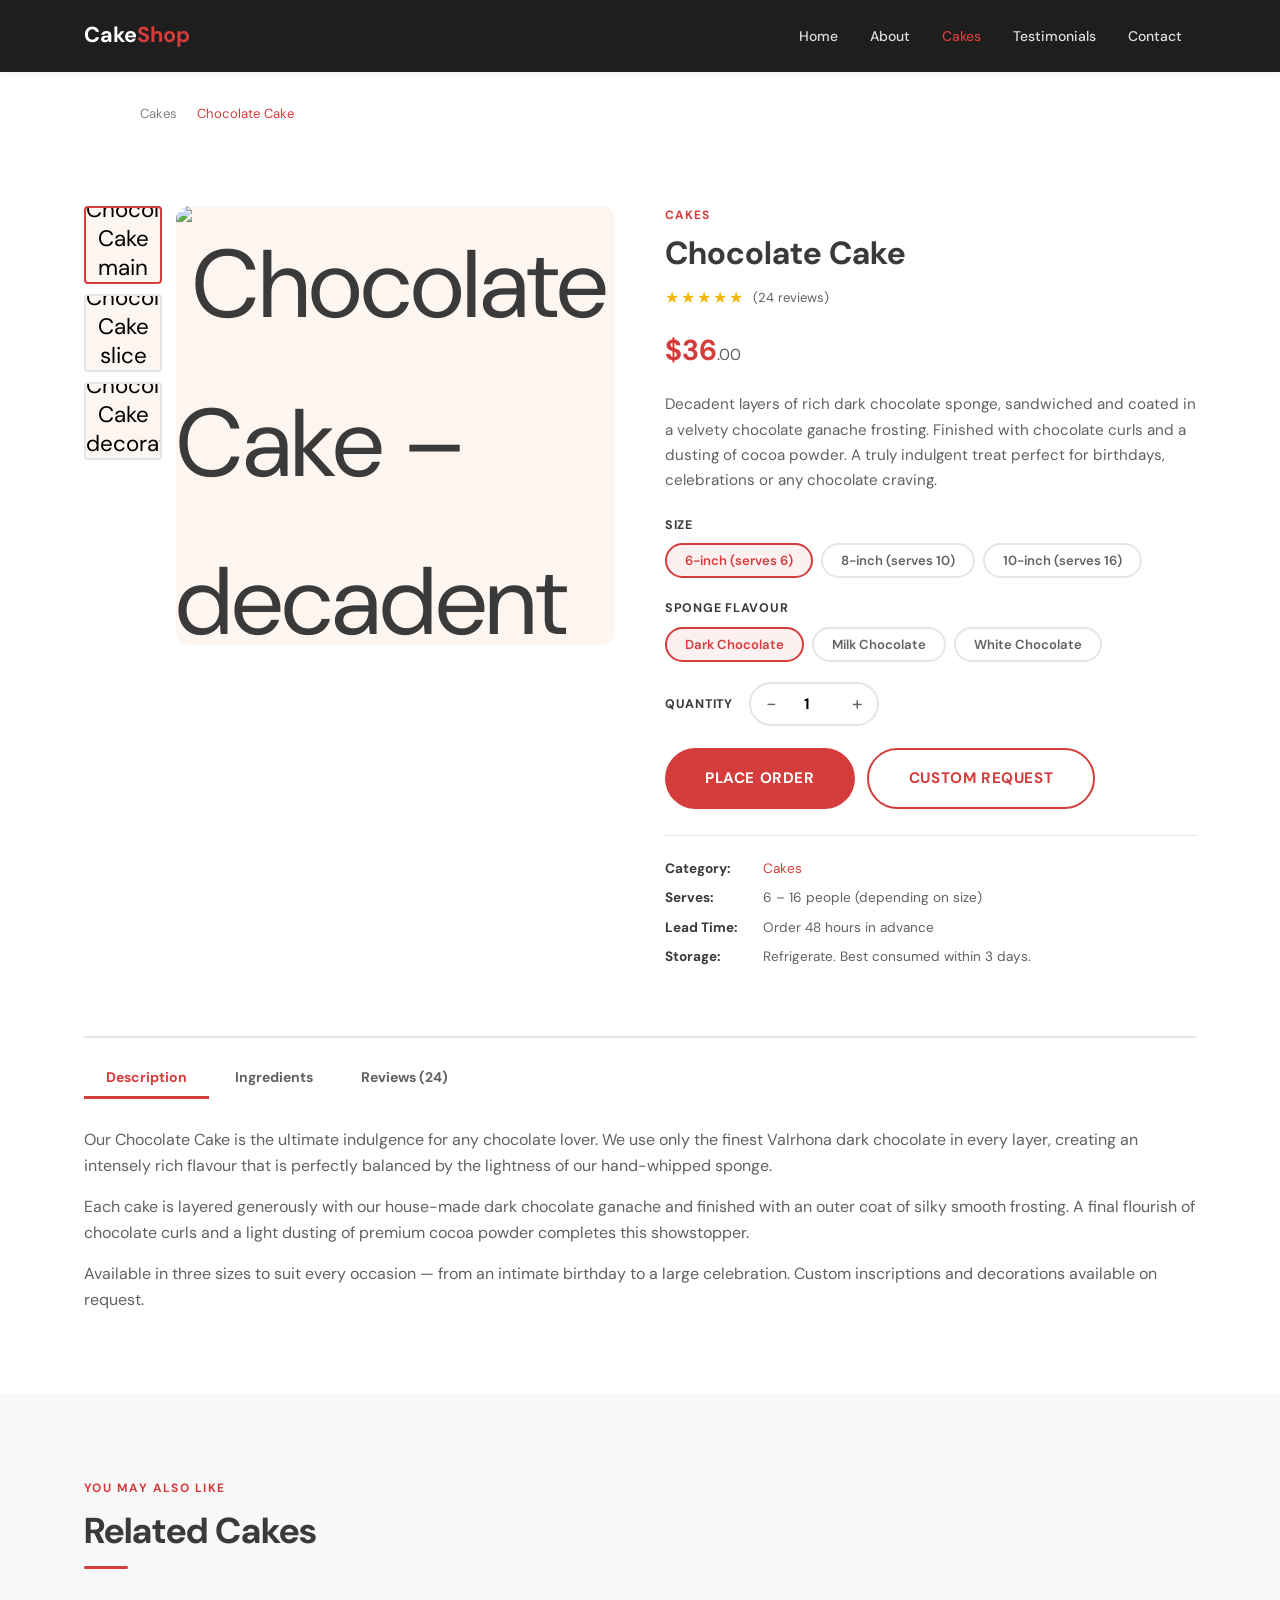
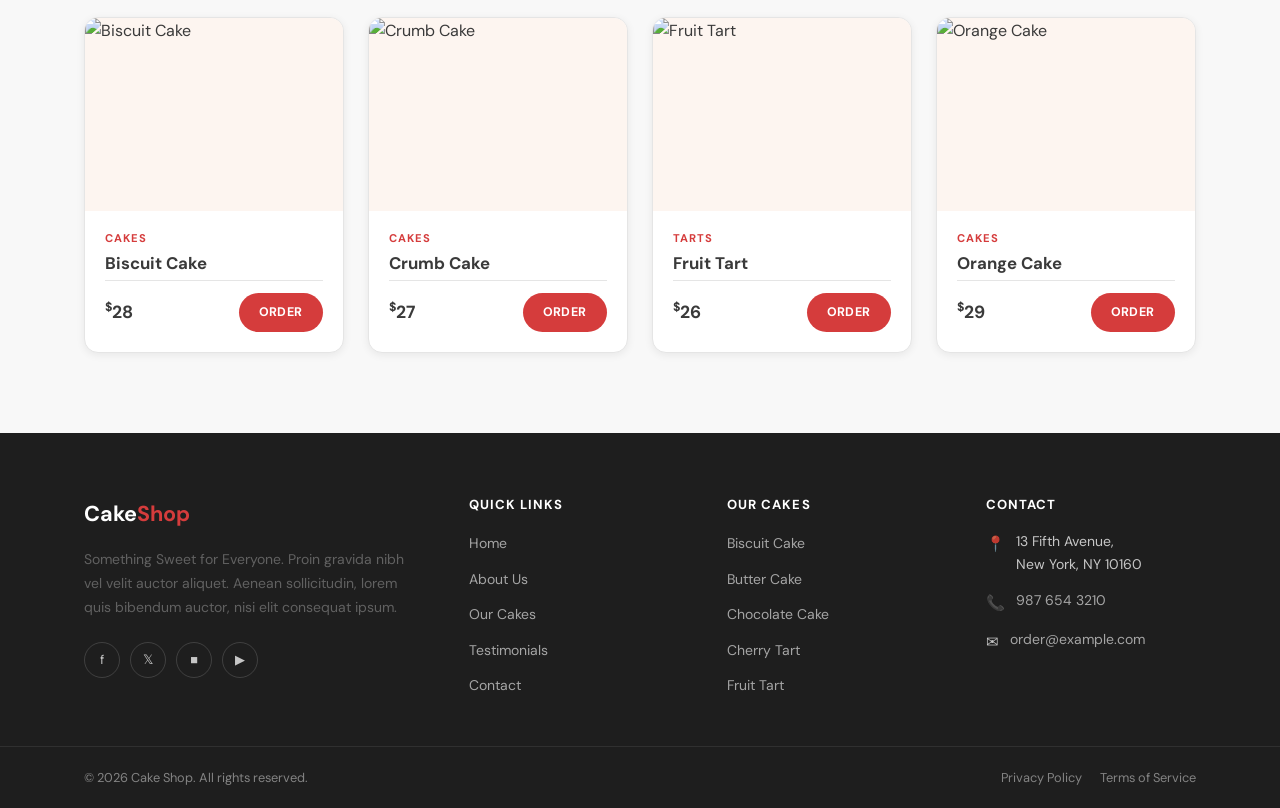
==== cake-single.html @ a577dcf0 "Add complete HTML template for Cake Shop website Built 6 clean, SEO-friendly HTML pages from the upl" ====
<!DOCTYPE html>
<html lang="en">
<head>
  <meta charset="UTF-8" />
  <meta name="viewport" content="width=device-width, initial-scale=1.0" />

  <!-- SEO Meta Tags -->
  <title>Chocolate Cake – Cake Shop | Order Fresh Chocolate Cake New York</title>
  <meta name="description" content="Our decadent Chocolate Cake features layers of dark chocolate sponge with velvety ganache frosting. Order fresh from Cake Shop, New York. Available in 6-inch, 8-inch and 10-inch sizes." />
  <meta name="keywords" content="chocolate cake New York, order chocolate cake, dark chocolate ganache cake, artisan chocolate cake" />
  <link rel="canonical" href="https://www.example.com/cake-single.html" />

  <!-- Open Graph -->
  <meta property="og:type"        content="product" />
  <meta property="og:title"       content="Chocolate Cake – Cake Shop" />
  <meta property="og:description" content="Decadent layers of dark chocolate sponge with velvety ganache frosting. Order fresh." />
  <meta property="og:url"         content="https://www.example.com/cake-single.html" />
  <meta property="og:image"       content="images/product-08-free-img.jpg" />

  <!-- Fonts -->
  <link rel="preconnect" href="https://fonts.googleapis.com" />
  <link rel="preconnect" href="https://fonts.gstatic.com" crossorigin />
  <link href="https://fonts.googleapis.com/css2?family=DM+Sans:ital,wght@0,400;0,500;0,700;1,400&display=swap" rel="stylesheet" />

  <link rel="stylesheet" href="css/style.css" />

  <!-- Schema.org – Product -->
  <script type="application/ld+json">
  {
    "@context": "https://schema.org",
    "@type": "Product",
    "name": "Chocolate Cake",
    "image": "https://www.example.com/images/product-08-free-img.jpg",
    "description": "Decadent layers of dark chocolate sponge with velvety ganache frosting. A chocoholic's dream.",
    "brand": { "@type": "Brand", "name": "Cake Shop" },
    "offers": {
      "@type": "Offer",
      "url": "https://www.example.com/cake-single.html",
      "priceCurrency": "USD",
      "price": "36.00",
      "availability": "https://schema.org/InStock",
      "seller": { "@type": "Organization", "name": "Cake Shop" }
    },
    "aggregateRating": {
      "@type": "AggregateRating",
      "ratingValue": "5",
      "reviewCount": "24"
    }
  }
  </script>
</head>

<body class="page-product">

  <!-- ===================== HEADER ===================== -->
  <header class="site-header header-solid" role="banner">
    <div class="container">
      <nav class="navbar" aria-label="Main navigation">
        <a href="index.html" class="nav-logo" aria-label="Cake Shop – Home">
          <span class="nav-logo-text">Cake<span>Shop</span></span>
        </a>
        <ul class="nav-menu" role="list">
          <li><a href="index.html"        class="nav-link">Home</a></li>
          <li><a href="about.html"        class="nav-link">About</a></li>
          <li><a href="cakes.html"        class="nav-link active" aria-current="page">Cakes</a></li>
          <li><a href="testimonials.html" class="nav-link">Testimonials</a></li>
          <li><a href="contact.html"      class="nav-link">Contact</a></li>
        </ul>
        <button class="hamburger" aria-label="Toggle menu" aria-expanded="false">
          <span></span><span></span><span></span>
        </button>
      </nav>
    </div>
  </header>

  <main id="main-content">

    <!-- ===================== BREADCRUMB ===================== -->
    <div class="section-sm" style="padding-top:100px;padding-bottom:0;">
      <div class="container">
        <nav class="breadcrumb" aria-label="Breadcrumb" style="justify-content:flex-start;">
          <a href="index.html">Home</a>
          <span class="breadcrumb-sep" aria-hidden="true">›</span>
          <a href="cakes.html" style="color:rgba(0,0,0,.5);">Cakes</a>
          <span class="breadcrumb-sep" aria-hidden="true">›</span>
          <span class="breadcrumb-current">Chocolate Cake</span>
        </nav>
      </div>
    </div>

    <!-- ===================== PRODUCT DETAIL ===================== -->
    <section class="section product-detail" aria-labelledby="product-title">
      <div class="container">
        <div class="grid-2" style="align-items:start;gap:50px;">

          <!-- Gallery -->
          <div class="product-gallery">
            <div class="thumb-list" role="list" aria-label="Product images">
              <button class="thumb active" data-src="images/product-08-free-img.jpg" aria-label="View image 1">
                <img src="images/product-08-free-img.jpg" alt="Chocolate Cake main view" loading="lazy" />
              </button>
              <button class="thumb" data-src="images/product-04-free-img.jpg" aria-label="View image 2">
                <img src="images/product-04-free-img.jpg" alt="Chocolate Cake slice view" loading="lazy" />
              </button>
              <button class="thumb" data-src="images/product-09-free-img.jpg" aria-label="View image 3">
                <img src="images/product-09-free-img.jpg" alt="Chocolate Cake decoration detail" loading="lazy" />
              </button>
            </div>
            <div class="main-img" id="mainImg">
              <img src="images/product-08-free-img.jpg" alt="Chocolate Cake – decadent dark chocolate layer cake with ganache frosting" />
            </div>
          </div>

          <!-- Info -->
          <div class="product-info">
            <p class="product-cat">Cakes</p>
            <h1 class="product-title" id="product-title">Chocolate Cake</h1>

            <div class="product-rating">
              <span class="stars" aria-label="5 out of 5 stars">★★★★★</span>
              <span class="count">(24 reviews)</span>
            </div>

            <p class="product-price">$36<span style="font-size:1rem;font-weight:400;color:var(--clr-text-muted);">.00</span></p>

            <p class="product-desc">
              Decadent layers of rich dark chocolate sponge, sandwiched and coated in a velvety
              chocolate ganache frosting. Finished with chocolate curls and a dusting of cocoa powder.
              A truly indulgent treat perfect for birthdays, celebrations or any chocolate craving.
            </p>

            <!-- Size -->
            <div class="product-options">
              <span class="option-label">Size</span>
              <div class="option-btns" role="group" aria-label="Select size">
                <button class="option-btn selected" type="button">6-inch (serves 6)</button>
                <button class="option-btn" type="button">8-inch (serves 10)</button>
                <button class="option-btn" type="button">10-inch (serves 16)</button>
              </div>
            </div>

            <!-- Flavour -->
            <div class="product-options">
              <span class="option-label">Sponge Flavour</span>
              <div class="option-btns" role="group" aria-label="Select sponge flavour">
                <button class="option-btn selected" type="button">Dark Chocolate</button>
                <button class="option-btn" type="button">Milk Chocolate</button>
                <button class="option-btn" type="button">White Chocolate</button>
              </div>
            </div>

            <!-- Quantity + Add to Cart -->
            <div class="qty-row">
              <label class="option-label" for="qty" style="margin-bottom:0;">Quantity</label>
              <div class="qty-wrap">
                <button class="qty-btn" type="button" data-qty="minus" aria-label="Decrease quantity">−</button>
                <input class="qty-input" type="number" id="qty" min="1" max="99" value="1" aria-label="Quantity" />
                <button class="qty-btn" type="button" data-qty="plus" aria-label="Increase quantity">+</button>
              </div>
            </div>

            <div class="product-actions">
              <a href="contact.html" class="btn btn-primary btn-lg">Place Order</a>
              <a href="contact.html" class="btn btn-outline btn-lg">Custom Request</a>
            </div>

            <!-- Meta -->
            <div class="product-meta">
              <div class="meta-row">
                <span class="meta-key">Category:</span>
                <span class="meta-val"><a href="cakes.html" style="color:var(--clr-accent);">Cakes</a></span>
              </div>
              <div class="meta-row">
                <span class="meta-key">Serves:</span>
                <span class="meta-val">6 – 16 people (depending on size)</span>
              </div>
              <div class="meta-row">
                <span class="meta-key">Lead Time:</span>
                <span class="meta-val">Order 48 hours in advance</span>
              </div>
              <div class="meta-row">
                <span class="meta-key">Storage:</span>
                <span class="meta-val">Refrigerate. Best consumed within 3 days.</span>
              </div>
            </div>

          </div><!-- /product-info -->
        </div>

        <!-- ── Product Tabs ── -->
        <div class="product-tabs">
          <div class="tab-nav" role="tablist">
            <button class="tab-btn active" role="tab" data-tab="tab-description" aria-selected="true"  aria-controls="tab-description">Description</button>
            <button class="tab-btn"        role="tab" data-tab="tab-ingredients"  aria-selected="false" aria-controls="tab-ingredients">Ingredients</button>
            <button class="tab-btn"        role="tab" data-tab="tab-reviews"      aria-selected="false" aria-controls="tab-reviews">Reviews (24)</button>
          </div>

          <!-- Description -->
          <div class="tab-pane active" id="tab-description" role="tabpanel">
            <p>
              Our Chocolate Cake is the ultimate indulgence for any chocolate lover. We use only the finest
              Valrhona dark chocolate in every layer, creating an intensely rich flavour that is perfectly
              balanced by the lightness of our hand-whipped sponge.
            </p>
            <p>
              Each cake is layered generously with our house-made dark chocolate ganache and finished with
              an outer coat of silky smooth frosting. A final flourish of chocolate curls and a light dusting
              of premium cocoa powder completes this showstopper.
            </p>
            <p>
              Available in three sizes to suit every occasion — from an intimate birthday to a large celebration.
              Custom inscriptions and decorations available on request.
            </p>
          </div>

          <!-- Ingredients -->
          <div class="tab-pane" id="tab-ingredients" role="tabpanel">
            <p style="margin-bottom:18px;">All ingredients are sourced locally where possible. No artificial preservatives, colours or flavours.</p>
            <div style="display:grid;grid-template-columns:repeat(auto-fill,minmax(180px,1fr));gap:10px;margin-bottom:24px;">
              <div style="background:var(--clr-bg-light);border:1px solid var(--clr-border);border-radius:var(--radius-sm);padding:8px 14px;font-size:.82rem;color:var(--clr-text-muted);">Dark chocolate (70%)</div>
              <div style="background:var(--clr-bg-light);border:1px solid var(--clr-border);border-radius:var(--radius-sm);padding:8px 14px;font-size:.82rem;color:var(--clr-text-muted);">Wheat flour</div>
              <div style="background:var(--clr-bg-light);border:1px solid var(--clr-border);border-radius:var(--radius-sm);padding:8px 14px;font-size:.82rem;color:var(--clr-text-muted);">Free-range eggs</div>
              <div style="background:var(--clr-bg-light);border:1px solid var(--clr-border);border-radius:var(--radius-sm);padding:8px 14px;font-size:.82rem;color:var(--clr-text-muted);">Unsalted butter</div>
              <div style="background:var(--clr-bg-light);border:1px solid var(--clr-border);border-radius:var(--radius-sm);padding:8px 14px;font-size:.82rem;color:var(--clr-text-muted);">Caster sugar</div>
              <div style="background:var(--clr-bg-light);border:1px solid var(--clr-border);border-radius:var(--radius-sm);padding:8px 14px;font-size:.82rem;color:var(--clr-text-muted);">Double cream</div>
              <div style="background:var(--clr-bg-light);border:1px solid var(--clr-border);border-radius:var(--radius-sm);padding:8px 14px;font-size:.82rem;color:var(--clr-text-muted);">Baking powder</div>
              <div style="background:var(--clr-bg-light);border:1px solid var(--clr-border);border-radius:var(--radius-sm);padding:8px 14px;font-size:.82rem;color:var(--clr-text-muted);">Cocoa powder</div>
              <div style="background:var(--clr-bg-light);border:1px solid var(--clr-border);border-radius:var(--radius-sm);padding:8px 14px;font-size:.82rem;color:var(--clr-text-muted);">Vanilla extract</div>
              <div style="background:var(--clr-bg-light);border:1px solid var(--clr-border);border-radius:var(--radius-sm);padding:8px 14px;font-size:.82rem;color:var(--clr-text-muted);">Sea salt</div>
            </div>
            <p style="font-size:.85rem;font-weight:700;margin-bottom:8px;">Allergen Information</p>
            <div style="display:flex;gap:8px;flex-wrap:wrap;">
              <span style="background:#fff3cd;border:1px solid #ffe082;color:#7B5800;font-size:.78rem;font-weight:600;padding:5px 14px;border-radius:var(--radius-full);">🥛 Dairy</span>
              <span style="background:#fff3cd;border:1px solid #ffe082;color:#7B5800;font-size:.78rem;font-weight:600;padding:5px 14px;border-radius:var(--radius-full);">🥚 Eggs</span>
              <span style="background:#fff3cd;border:1px solid #ffe082;color:#7B5800;font-size:.78rem;font-weight:600;padding:5px 14px;border-radius:var(--radius-full);">🌾 Gluten</span>
              <span style="background:#fff3cd;border:1px solid #ffe082;color:#7B5800;font-size:.78rem;font-weight:600;padding:5px 14px;border-radius:var(--radius-full);">🫘 Soy</span>
            </div>
          </div>

          <!-- Reviews -->
          <div class="tab-pane" id="tab-reviews" role="tabpanel">
            <div style="display:grid;grid-template-columns:repeat(auto-fill,minmax(300px,1fr));gap:20px;">

              <div class="testimonial-card">
                <div class="t-stars" aria-label="5 stars">★★★★★</div>
                <p class="t-text">"This is THE best chocolate cake I have ever tasted. Ordered for my husband's birthday and it was an absolute hit!"</p>
                <div class="t-author">
                  <div class="t-avatar"><img src="images/testimonial-01-free-img.jpg" alt="Kimberly Hill" loading="lazy" /></div>
                  <div><p class="t-name">Kimberly Hill</p><p class="t-occasion">Birthday Order</p></div>
                </div>
              </div>

              <div class="testimonial-card">
                <div class="t-stars" aria-label="5 stars">★★★★★</div>
                <p class="t-text">"Rich, moist and absolutely divine. The ganache frosting is silky smooth. Will be ordering again for sure."</p>
                <div class="t-author">
                  <div class="t-avatar"><img src="images/testimonial-03-free-img.jpg" alt="Ann Vargas" loading="lazy" /></div>
                  <div><p class="t-name">Ann Vargas</p><p class="t-occasion">Family Celebration</p></div>
                </div>
              </div>

              <div class="testimonial-card">
                <div class="t-stars" aria-label="5 stars">★★★★★</div>
                <p class="t-text">"The 10-inch Chocolate Cake fed all 16 of us perfectly. Everyone was asking where I got it. Absolutely stunning."</p>
                <div class="t-author">
                  <div class="t-avatar"><img src="images/testimonial-05-free-img.jpg" alt="Virginia Burke" loading="lazy" /></div>
                  <div><p class="t-name">Virginia Burke</p><p class="t-occasion">Office Party</p></div>
                </div>
              </div>

            </div>
          </div>

        </div><!-- /product-tabs -->

      </div>
    </section>

    <!-- ===================== RELATED PRODUCTS ===================== -->
    <section class="section related-section" aria-labelledby="related-heading">
      <div class="container">
        <header class="section-header">
          <span class="tagline">You May Also Like</span>
          <h2 id="related-heading">Related Cakes</h2>
          <div class="rule"></div>
        </header>

        <div class="grid-4">

          <article class="cake-card">
            <div class="cake-card-img">
              <img src="images/product-04-free-img.jpg" alt="Biscuit Cake" loading="lazy" />
            </div>
            <div class="cake-card-body">
              <p class="cake-card-cat">Cakes</p>
              <h3 class="cake-card-name"><a href="cake-single.html">Biscuit Cake</a></h3>
              <div class="cake-card-footer">
                <span class="cake-price"><sup>$</sup>28</span>
                <a href="cake-single.html" class="btn btn-primary btn-sm">Order</a>
              </div>
            </div>
          </article>

          <article class="cake-card">
            <div class="cake-card-img">
              <img src="images/product-09-free-img.jpg" alt="Crumb Cake" loading="lazy" />
            </div>
            <div class="cake-card-body">
              <p class="cake-card-cat">Cakes</p>
              <h3 class="cake-card-name"><a href="cake-single.html">Crumb Cake</a></h3>
              <div class="cake-card-footer">
                <span class="cake-price"><sup>$</sup>27</span>
                <a href="cake-single.html" class="btn btn-primary btn-sm">Order</a>
              </div>
            </div>
          </article>

          <article class="cake-card">
            <div class="cake-card-img">
              <img src="images/product-10-free-img.jpg" alt="Fruit Tart" loading="lazy" />
            </div>
            <div class="cake-card-body">
              <p class="cake-card-cat">Tarts</p>
              <h3 class="cake-card-name"><a href="cake-single.html">Fruit Tart</a></h3>
              <div class="cake-card-footer">
                <span class="cake-price"><sup>$</sup>26</span>
                <a href="cake-single.html" class="btn btn-primary btn-sm">Order</a>
              </div>
            </div>
          </article>

          <article class="cake-card">
            <div class="cake-card-img">
              <img src="images/product-11-free-img.jpg" alt="Orange Cake" loading="lazy" />
            </div>
            <div class="cake-card-body">
              <p class="cake-card-cat">Cakes</p>
              <h3 class="cake-card-name"><a href="cake-single.html">Orange Cake</a></h3>
              <div class="cake-card-footer">
                <span class="cake-price"><sup>$</sup>29</span>
                <a href="cake-single.html" class="btn btn-primary btn-sm">Order</a>
              </div>
            </div>
          </article>

        </div>
      </div>
    </section>

  </main>

  <!-- ===================== FOOTER ===================== -->
  <footer class="site-footer" role="contentinfo">
    <div class="footer-main">
      <div class="container">
        <div class="footer-grid">
          <div class="footer-brand">
            <a href="index.html" class="nav-logo">
              <span class="nav-logo-text">Cake<span>Shop</span></span>
            </a>
            <p>Something Sweet for Everyone. Proin gravida nibh vel velit auctor aliquet. Aenean sollicitudin, lorem quis bibendum auctor, nisi elit consequat ipsum.</p>
            <div class="social-row">
              <a href="#" class="social-btn" aria-label="Facebook">f</a>
              <a href="#" class="social-btn" aria-label="Twitter">𝕏</a>
              <a href="#" class="social-btn" aria-label="Instagram">&#9632;</a>
              <a href="#" class="social-btn" aria-label="YouTube">▶</a>
            </div>
          </div>
          <div class="footer-col">
            <h4>Quick Links</h4>
            <ul class="footer-links">
              <li><a href="index.html"        class="footer-link">Home</a></li>
              <li><a href="about.html"        class="footer-link">About Us</a></li>
              <li><a href="cakes.html"        class="footer-link">Our Cakes</a></li>
              <li><a href="testimonials.html" class="footer-link">Testimonials</a></li>
              <li><a href="contact.html"      class="footer-link">Contact</a></li>
            </ul>
          </div>
          <div class="footer-col">
            <h4>Our Cakes</h4>
            <ul class="footer-links">
              <li><a href="cakes.html" class="footer-link">Biscuit Cake</a></li>
              <li><a href="cakes.html" class="footer-link">Butter Cake</a></li>
              <li><a href="cakes.html" class="footer-link">Chocolate Cake</a></li>
              <li><a href="cakes.html" class="footer-link">Cherry Tart</a></li>
              <li><a href="cakes.html" class="footer-link">Fruit Tart</a></li>
            </ul>
          </div>
          <div class="footer-col">
            <h4>Contact</h4>
            <address style="font-style:normal;">
              <div class="footer-contact-item">
                <span class="footer-contact-icon">📍</span>
                <span>13 Fifth Avenue,<br>New York, NY 10160</span>
              </div>
              <div class="footer-contact-item">
                <span class="footer-contact-icon">📞</span>
                <a href="tel:+19876543210" class="footer-link">987 654 3210</a>
              </div>
              <div class="footer-contact-item">
                <span class="footer-contact-icon">✉</span>
                <a href="mailto:order@example.com" class="footer-link">order@example.com</a>
              </div>
            </address>
          </div>
        </div>
      </div>
    </div>
    <div class="footer-bottom">
      <div class="container" style="display:flex;justify-content:space-between;flex-wrap:wrap;gap:12px;width:100%;">
        <p style="margin:0;color:rgba(255,255,255,.45);font-size:.8rem;">&copy; <span id="year"></span> Cake Shop. All rights reserved.</p>
        <nav class="footer-legal"><a href="#">Privacy Policy</a><a href="#">Terms of Service</a></nav>
      </div>
    </div>
  </footer>

  <button class="back-to-top" aria-label="Back to top">&#8593;</button>
  <script src="js/main.js"></script>
  <script>document.getElementById('year').textContent = new Date().getFullYear();</script>
</body>
</html>
---- css/style.css ----
/* =============================================
   Cake Shop – Main Stylesheet
   SEO-Friendly | WordPress-Ready Template
   Font: DM Sans (Google Fonts)
   ============================================= */

/* ── 1. Variables & Reset ───────────────────── */
:root {
  --clr-accent:       #d53c3c;
  --clr-accent-dark:  #b82e2e;
  --clr-accent-light: #fdf0f0;
  --clr-dark:         #2c2c2c;
  --clr-dark-alt:     #1e1e1e;
  --clr-text:         #3a3a3a;
  --clr-text-muted:   #616161;
  --clr-border:       #e5e5e5;
  --clr-bg:           #ffffff;
  --clr-bg-light:     #f8f8f8;
  --clr-bg-cream:     #fdf5f0;

  --font-base: 'DM Sans', sans-serif;

  --shadow-sm:  0 2px 8px rgba(0,0,0,.07);
  --shadow-md:  0 4px 20px rgba(0,0,0,.10);
  --shadow-lg:  0 8px 40px rgba(0,0,0,.13);

  --radius-sm:   4px;
  --radius-md:   8px;
  --radius-lg:   14px;
  --radius-full: 9999px;

  --transition: all .28s ease;
  --max-w: 1160px;
  --nav-h: 72px;
}

*, *::before, *::after { box-sizing: border-box; margin: 0; padding: 0; }
html { scroll-behavior: smooth; }
body {
  font-family: var(--font-base);
  font-size: 16px;
  color: var(--clr-text);
  background: var(--clr-bg);
  line-height: 1.65;
}
img { max-width: 100%; height: auto; display: block; }
a  { color: inherit; text-decoration: none; }
ul { list-style: none; }
button { cursor: pointer; border: none; background: none; font-family: inherit; }
input, textarea, select { font-family: inherit; font-size: inherit; }

/* ── 2. Typography ──────────────────────────── */
h1,h2,h3,h4,h5,h6 {
  font-family: var(--font-base);
  font-weight: 700;
  line-height: 1.2;
  color: var(--clr-text);
}
h1 { font-size: clamp(2rem, 5vw, 3.2rem); }
h2 { font-size: clamp(1.6rem, 3.5vw, 2.25rem); }
h3 { font-size: clamp(1.15rem, 2.5vw, 1.45rem); }
h4 { font-size: 1.1rem; }
p  { color: var(--clr-text-muted); margin-bottom: .9em; }
p:last-child { margin-bottom: 0; }

/* ── 3. Layout Helpers ──────────────────────── */
.container   { max-width: var(--max-w); margin: 0 auto; padding: 0 24px; }
.section     { padding: 80px 0; }
.section-sm  { padding: 52px 0; }
.text-center { text-align: center; }

.grid-2 { display: grid; grid-template-columns: 1fr 1fr;        gap: 40px; align-items: center; }
.grid-3 { display: grid; grid-template-columns: repeat(3,1fr);  gap: 30px; }
.grid-4 { display: grid; grid-template-columns: repeat(4,1fr);  gap: 24px; }

/* Section Header */
.section-header { margin-bottom: 48px; }
.section-header.text-center { max-width: 580px; margin: 0 auto 48px; }
.section-header .tagline {
  display: inline-block;
  font-size: .75rem;
  font-weight: 700;
  letter-spacing: .12em;
  text-transform: uppercase;
  color: var(--clr-accent);
  margin-bottom: 10px;
}
.section-header h2 { margin-bottom: 14px; }
.section-header p  { font-size: 1rem; }
.rule {
  width: 44px; height: 3px;
  background: var(--clr-accent);
  margin: 12px 0;
  border-radius: var(--radius-full);
}
.rule.center { margin: 12px auto; }

/* ── 4. Buttons ─────────────────────────────── */
.btn {
  display: inline-flex;
  align-items: center;
  gap: 8px;
  padding: 13px 30px;
  border-radius: var(--radius-full);
  font-size: .875rem;
  font-weight: 700;
  letter-spacing: .04em;
  text-transform: uppercase;
  transition: var(--transition);
}
.btn-primary { background: var(--clr-accent); color: #fff; }
.btn-primary:hover { background: var(--clr-accent-dark); transform: translateY(-2px); box-shadow: 0 6px 18px rgba(213,60,60,.35); }

.btn-dark { background: var(--clr-dark); color: #fff; }
.btn-dark:hover { background: #111; transform: translateY(-2px); }

.btn-outline { background: transparent; border: 2px solid var(--clr-accent); color: var(--clr-accent); }
.btn-outline:hover { background: var(--clr-accent); color: #fff; }

.btn-outline-white { background: transparent; border: 2px solid #fff; color: #fff; }
.btn-outline-white:hover { background: #fff; color: var(--clr-accent); }

.btn-lg { padding: 16px 40px; font-size: .95rem; }
.btn-sm { padding: 9px 20px; font-size: .78rem; }

/* ── 5. Navigation ──────────────────────────── */
.site-header {
  position: fixed;
  top: 0; left: 0; right: 0;
  z-index: 1000;
  transition: var(--transition);
}
.site-header.scrolled,
.site-header.header-solid {
  background: var(--clr-dark-alt);
  box-shadow: var(--shadow-sm);
}

.navbar {
  display: flex;
  align-items: center;
  justify-content: space-between;
  height: var(--nav-h);
}

/* Logo */
.nav-logo {
  display: flex;
  align-items: center;
  gap: 10px;
  font-size: 1.35rem;
  font-weight: 700;
  color: #fff;
}
.nav-logo img {
  height: 40px;
  width: auto;
}
.nav-logo-text span { color: var(--clr-accent); }

/* Menu */
.nav-menu { display: flex; align-items: center; gap: 4px; }
.nav-link {
  padding: 7px 14px;
  font-size: .875rem;
  font-weight: 500;
  color: rgba(255,255,255,.85);
  border-radius: var(--radius-sm);
  transition: var(--transition);
}
.nav-link:hover,
.nav-link.active { color: var(--clr-accent); }

.hamburger {
  display: none;
  flex-direction: column;
  gap: 5px;
  padding: 5px;
}
.hamburger span {
  display: block;
  width: 24px; height: 2px;
  background: #fff;
  border-radius: 2px;
  transition: var(--transition);
}

/* ── 6. Hero (Home) ─────────────────────────── */
.hero {
  position: relative;
  min-height: 100vh;
  display: flex;
  align-items: center;
  overflow: hidden;
  background: var(--clr-dark-alt);
}
.hero-bg {
  position: absolute;
  inset: 0;
  z-index: 0;
}
.hero-bg img {
  width: 100%; height: 100%;
  object-fit: cover;
  opacity: .55;
}
/* Fallback gradient when no image */
.hero-bg-gradient {
  position: absolute;
  inset: 0;
  background: linear-gradient(135deg, #1e1010 0%, #3a1a1a 55%, #5c2a2a 100%);
}
.hero-overlay {
  position: absolute;
  inset: 0;
  background: linear-gradient(to right, rgba(0,0,0,.65) 0%, rgba(0,0,0,.25) 100%);
}
.hero-content { position: relative; z-index: 1; max-width: 600px; }
.hero-badge {
  display: inline-flex;
  align-items: center;
  gap: 8px;
  background: rgba(255,255,255,.08);
  border: 1px solid rgba(255,255,255,.18);
  color: rgba(255,255,255,.9);
  font-size: .75rem;
  font-weight: 700;
  letter-spacing: .12em;
  text-transform: uppercase;
  padding: 7px 16px;
  border-radius: var(--radius-full);
  margin-bottom: 22px;
}
.hero h1 { color: #fff; margin-bottom: 18px; text-shadow: 0 2px 16px rgba(0,0,0,.4); }
.hero h1 em { color: var(--clr-accent); font-style: normal; }
.hero-desc { font-size: 1.05rem; color: rgba(255,255,255,.8); margin-bottom: 34px; }
.hero-actions { display: flex; gap: 14px; flex-wrap: wrap; }

/* Page Hero (inner pages) */
.page-hero {
  padding: 140px 0 80px;
  background: linear-gradient(135deg, var(--clr-dark-alt) 0%, #3a1a1a 60%, var(--clr-dark) 100%);
  text-align: center;
  position: relative;
}
.page-hero::after {
  content: '';
  position: absolute;
  bottom: -1px; left: 0; right: 0;
  height: 50px;
  background: var(--clr-bg);
  clip-path: ellipse(52% 100% at 50% 100%);
}
.page-hero h1 { color: #fff; margin-bottom: 10px; }
.page-hero p  { color: rgba(255,255,255,.7); max-width: 480px; margin: 0 auto 18px; }

/* Breadcrumb */
.breadcrumb {
  display: inline-flex;
  align-items: center;
  gap: 8px;
  font-size: .82rem;
}
.breadcrumb a          { color: rgba(255,255,255,.6); transition: var(--transition); }
.breadcrumb a:hover    { color: var(--clr-accent); }
.breadcrumb-sep        { color: rgba(255,255,255,.35); }
.breadcrumb-current    { color: var(--clr-accent); }

/* ── 7. Product / Cake Cards ────────────────── */
.cake-card {
  background: var(--clr-bg);
  border-radius: var(--radius-lg);
  overflow: hidden;
  box-shadow: var(--shadow-sm);
  border: 1px solid var(--clr-border);
  transition: var(--transition);
}
.cake-card:hover { transform: translateY(-5px); box-shadow: var(--shadow-lg); }

.cake-card-img {
  position: relative;
  aspect-ratio: 4/3;
  overflow: hidden;
  background: var(--clr-bg-cream);
  display: flex;
  align-items: center;
  justify-content: center;
}
.cake-card-img img {
  width: 100%; height: 100%;
  object-fit: cover;
  transition: transform .5s ease;
}
.cake-card:hover .cake-card-img img { transform: scale(1.07); }

/* Placeholder when no image */
.img-placeholder {
  width: 100%; height: 100%;
  display: flex; flex-direction: column;
  align-items: center; justify-content: center;
  gap: 10px;
  font-size: .8rem;
  color: var(--clr-text-muted);
}
.img-placeholder span { font-size: 3.5rem; }

.cake-card-body { padding: 18px 20px 20px; }
.cake-card-cat {
  font-size: .7rem;
  font-weight: 700;
  color: var(--clr-accent);
  text-transform: uppercase;
  letter-spacing: .08em;
  margin-bottom: 5px;
}
.cake-card-name {
  font-size: 1.05rem;
  font-weight: 700;
  color: var(--clr-text);
  margin-bottom: 7px;
}
.cake-card-desc {
  font-size: .855rem;
  color: var(--clr-text-muted);
  margin-bottom: 14px;
  display: -webkit-box;
  -webkit-line-clamp: 2;
  -webkit-box-orient: vertical;
  overflow: hidden;
}
.cake-card-footer {
  display: flex;
  align-items: center;
  justify-content: space-between;
  padding-top: 12px;
  border-top: 1px solid var(--clr-border);
}
.cake-price {
  font-size: 1.1rem;
  font-weight: 700;
  color: var(--clr-text);
}
.cake-price sup { font-size: .7em; }

/* ── 8. Home Sections ───────────────────────── */
.featured-section { background: var(--clr-bg-light); }

/* Why Choose Us */
.features-section { background: var(--clr-bg); }
.feature-box {
  text-align: center;
  padding: 34px 24px;
  border-radius: var(--radius-lg);
  border: 1px solid var(--clr-border);
  transition: var(--transition);
}
.feature-box:hover {
  border-color: var(--clr-accent);
  box-shadow: var(--shadow-md);
  transform: translateY(-4px);
}
.feature-icon {
  width: 66px; height: 66px;
  border-radius: 50%;
  background: var(--clr-accent-light);
  display: flex;
  align-items: center;
  justify-content: center;
  margin: 0 auto 18px;
}
.feature-icon img { width: 30px; height: 30px; }
.feature-icon-emoji { font-size: 1.6rem; }
.feature-box h3 { font-size: 1.05rem; margin-bottom: 10px; }
.feature-box p  { font-size: .875rem; margin: 0; }

/* CTA Banner */
.cta-banner {
  background: var(--clr-dark-alt);
  padding: 80px 0;
  text-align: center;
}
.cta-banner h2 { color: #fff; margin-bottom: 14px; }
.cta-banner p  { color: rgba(255,255,255,.7); font-size: 1rem; margin-bottom: 30px; max-width: 480px; margin-left: auto; margin-right: auto; }

/* ── 9. Testimonials ────────────────────────── */
.testimonials-section { background: var(--clr-bg-cream); }
.testimonial-card {
  background: var(--clr-bg);
  border-radius: var(--radius-lg);
  padding: 28px;
  border: 1px solid var(--clr-border);
  box-shadow: var(--shadow-sm);
  position: relative;
  transition: var(--transition);
}
.testimonial-card:hover { box-shadow: var(--shadow-md); transform: translateY(-3px); }
.t-quote {
  font-size: 3rem;
  line-height: 1;
  color: var(--clr-accent);
  opacity: .18;
  position: absolute;
  top: 14px; right: 18px;
  font-family: Georgia, serif;
}
.t-stars { color: #f5b50a; letter-spacing: 2px; font-size: .9rem; margin-bottom: 12px; }
.t-text  { font-size: .9rem; font-style: italic; color: var(--clr-text-muted); line-height: 1.7; margin-bottom: 18px; }
.t-author { display: flex; align-items: center; gap: 12px; }
.t-avatar {
  width: 44px; height: 44px;
  border-radius: 50%;
  overflow: hidden;
  flex-shrink: 0;
  background: var(--clr-accent-light);
  display: flex;
  align-items: center;
  justify-content: center;
  font-size: 1.1rem;
}
.t-avatar img { width: 100%; height: 100%; object-fit: cover; }
.t-name { font-weight: 700; font-size: .9rem; color: var(--clr-text); }
.t-occasion { font-size: .75rem; color: var(--clr-accent); }

/* ── 10. About Page ─────────────────────────── */
.about-section { background: var(--clr-bg); }
.about-image {
  border-radius: var(--radius-lg);
  overflow: hidden;
  box-shadow: var(--shadow-lg);
}
.about-image img { width: 100%; height: 100%; object-fit: cover; }
.about-image-placeholder {
  aspect-ratio: 4/5;
  background: var(--clr-bg-cream);
  display: flex;
  align-items: center;
  justify-content: center;
  font-size: 5rem;
}
.about-points { display: flex; flex-direction: column; gap: 14px; margin: 24px 0 32px; }
.about-point { display: flex; align-items: flex-start; gap: 12px; }
.about-point-dot {
  width: 8px; height: 8px;
  border-radius: 50%;
  background: var(--clr-accent);
  flex-shrink: 0;
  margin-top: 8px;
}
.about-point p { margin: 0; font-size: .9rem; }

.values-section { background: var(--clr-bg-light); }
.value-card {
  background: var(--clr-bg);
  border-radius: var(--radius-lg);
  padding: 30px 24px;
  text-align: center;
  border: 1px solid var(--clr-border);
  transition: var(--transition);
}
.value-card:hover { transform: translateY(-4px); box-shadow: var(--shadow-md); border-color: var(--clr-accent); }
.value-icon { font-size: 2rem; margin-bottom: 14px; }
.value-card h3 { font-size: 1.05rem; margin-bottom: 10px; }
.value-card p  { font-size: .875rem; margin: 0; }

.stats-strip {
  background: var(--clr-accent);
  padding: 52px 0;
}
.stats-grid {
  display: grid;
  grid-template-columns: repeat(4,1fr);
  gap: 30px;
  text-align: center;
}
.stat-num   { display: block; font-size: 2.4rem; font-weight: 700; color: #fff; }
.stat-label { font-size: .78rem; color: rgba(255,255,255,.8); text-transform: uppercase; letter-spacing: .08em; }

/* ── 11. Cakes Listing ──────────────────────── */
.cakes-section { background: var(--clr-bg); }
.filter-bar {
  display: flex;
  gap: 10px;
  flex-wrap: wrap;
  margin-bottom: 36px;
}
.filter-btn {
  padding: 8px 20px;
  border-radius: var(--radius-full);
  font-size: .82rem;
  font-weight: 600;
  background: var(--clr-bg);
  color: var(--clr-text-muted);
  border: 2px solid var(--clr-border);
  cursor: pointer;
  transition: var(--transition);
}
.filter-btn:hover,
.filter-btn.active { background: var(--clr-accent); color: #fff; border-color: var(--clr-accent); }

/* ── 12. Product Detail ─────────────────────── */
.product-detail { background: var(--clr-bg); }

.product-gallery { display: grid; grid-template-columns: 78px 1fr; gap: 14px; }
.thumb-list { display: flex; flex-direction: column; gap: 10px; }
.thumb {
  width: 78px; height: 78px;
  border-radius: var(--radius-sm);
  overflow: hidden;
  border: 2px solid var(--clr-border);
  cursor: pointer;
  transition: var(--transition);
  background: var(--clr-bg-cream);
  display: flex; align-items: center; justify-content: center;
  font-size: 1.4rem;
}
.thumb:hover, .thumb.active { border-color: var(--clr-accent); }
.main-img {
  border-radius: var(--radius-lg);
  overflow: hidden;
  background: var(--clr-bg-cream);
  aspect-ratio: 1;
  display: flex; align-items: center; justify-content: center;
  font-size: 6rem;
}
.main-img img { width: 100%; height: 100%; object-fit: cover; }

.product-info {}
.product-cat  { font-size: .75rem; font-weight: 700; color: var(--clr-accent); text-transform: uppercase; letter-spacing: .08em; margin-bottom: 8px; }
.product-title { font-size: 2rem; margin-bottom: 12px; }
.product-rating {
  display: flex; align-items: center; gap: 8px;
  margin-bottom: 16px;
}
.product-rating .stars { color: #f5b50a; letter-spacing: 2px; }
.product-rating .count { font-size: .82rem; color: var(--clr-text-muted); }
.product-price { font-size: 1.8rem; font-weight: 700; color: var(--clr-accent); margin-bottom: 18px; }
.product-desc  { font-size: .95rem; margin-bottom: 22px; }

.option-label { font-size: .78rem; font-weight: 700; text-transform: uppercase; letter-spacing: .06em; color: var(--clr-text); margin-bottom: 8px; display: block; }
.option-btns  { display: flex; gap: 8px; flex-wrap: wrap; margin-bottom: 20px; }
.option-btn   {
  padding: 7px 18px;
  border-radius: var(--radius-full);
  border: 2px solid var(--clr-border);
  font-size: .82rem; font-weight: 600;
  cursor: pointer; transition: var(--transition);
  background: var(--clr-bg); color: var(--clr-text-muted);
}
.option-btn:hover,
.option-btn.selected { border-color: var(--clr-accent); background: var(--clr-accent-light); color: var(--clr-accent); }

.qty-row { display: flex; align-items: center; gap: 16px; margin-bottom: 22px; }
.qty-wrap {
  display: flex;
  align-items: center;
  border: 2px solid var(--clr-border);
  border-radius: var(--radius-full);
  overflow: hidden;
}
.qty-btn {
  width: 40px; height: 40px;
  display: flex; align-items: center; justify-content: center;
  font-size: 1.2rem; color: var(--clr-text-muted);
  cursor: pointer; transition: var(--transition);
}
.qty-btn:hover { background: var(--clr-accent-light); color: var(--clr-accent); }
.qty-input {
  width: 46px; text-align: center;
  border: none; outline: none;
  font-size: .95rem; font-weight: 700;
}
.product-actions { display: flex; gap: 12px; flex-wrap: wrap; }

.product-meta { margin-top: 26px; padding-top: 22px; border-top: 1px solid var(--clr-border); }
.meta-row { display: flex; gap: 8px; font-size: .85rem; margin-bottom: 7px; }
.meta-key { font-weight: 700; color: var(--clr-text); min-width: 90px; }
.meta-val { color: var(--clr-text-muted); }

/* Product Tabs */
.product-tabs { margin-top: 60px; padding-top: 20px; border-top: 2px solid var(--clr-border); }
.tab-nav { display: flex; gap: 4px; margin-bottom: 28px; }
.tab-btn {
  padding: 10px 22px;
  font-size: .875rem; font-weight: 700;
  color: var(--clr-text-muted);
  border-radius: var(--radius-sm) var(--radius-sm) 0 0;
  border-bottom: 3px solid transparent;
  cursor: pointer; transition: var(--transition);
}
.tab-btn:hover { color: var(--clr-accent); }
.tab-btn.active { color: var(--clr-accent); border-bottom-color: var(--clr-accent); }
.tab-pane { display: none; }
.tab-pane.active { display: block; }

/* Related Products */
.related-section { background: var(--clr-bg-light); }

/* ── 13. Contact Page ───────────────────────── */
.contact-section { background: var(--clr-bg); }
.contact-grid { display: grid; grid-template-columns: 1fr 1.4fr; gap: 60px; align-items: start; }
.contact-info-item { display: flex; gap: 16px; align-items: flex-start; margin-bottom: 28px; }
.contact-icon {
  width: 46px; height: 46px; flex-shrink: 0;
  border-radius: 50%;
  background: var(--clr-accent-light);
  display: flex; align-items: center; justify-content: center;
  font-size: 1.1rem;
}
.contact-icon-label { font-weight: 700; font-size: .85rem; color: var(--clr-text); margin-bottom: 3px; }
.contact-icon-val { font-size: .9rem; color: var(--clr-text-muted); }

/* Form */
.form-card {
  background: var(--clr-bg);
  border-radius: var(--radius-lg);
  padding: 38px;
  box-shadow: var(--shadow-md);
  border: 1px solid var(--clr-border);
}
.form-row { display: grid; grid-template-columns: 1fr 1fr; gap: 20px; }
.form-group { margin-bottom: 20px; }
.form-label {
  display: block;
  font-size: .8rem;
  font-weight: 700;
  text-transform: uppercase;
  letter-spacing: .06em;
  color: var(--clr-text);
  margin-bottom: 7px;
}
.form-label span { color: var(--clr-accent); }
.form-control {
  width: 100%;
  padding: 12px 16px;
  border: 2px solid var(--clr-border);
  border-radius: var(--radius-md);
  font-size: .9rem;
  color: var(--clr-text);
  background: var(--clr-bg);
  transition: var(--transition);
  outline: none;
}
.form-control:focus { border-color: var(--clr-accent); }
.form-control::placeholder { color: #bbb; }
textarea.form-control { resize: vertical; min-height: 130px; }

/* ── 14. Footer ─────────────────────────────── */
.site-footer { background: var(--clr-dark-alt); color: rgba(255,255,255,.75); }
.footer-main { padding: 64px 0 48px; }
.footer-grid { display: grid; grid-template-columns: 1.6fr 1fr 1fr 1fr; gap: 48px; }

.footer-brand .nav-logo { margin-bottom: 16px; }
.footer-brand p { font-size: .875rem; line-height: 1.7; margin-bottom: 22px; }
.social-row { display: flex; gap: 10px; }
.social-btn {
  width: 36px; height: 36px;
  border-radius: 50%;
  border: 1px solid rgba(255,255,255,.15);
  display: flex; align-items: center; justify-content: center;
  font-size: .8rem;
  transition: var(--transition);
}
.social-btn:hover { background: var(--clr-accent); border-color: var(--clr-accent); }

.footer-col h4 {
  color: #fff;
  font-size: .82rem;
  font-weight: 700;
  text-transform: uppercase;
  letter-spacing: .08em;
  margin-bottom: 18px;
}
.footer-links { display: flex; flex-direction: column; gap: 9px; }
.footer-link { font-size: .875rem; color: rgba(255,255,255,.6); transition: var(--transition); }
.footer-link:hover { color: var(--clr-accent); padding-left: 4px; }

.footer-contact-item { display: flex; gap: 11px; align-items: flex-start; margin-bottom: 12px; font-size: .875rem; }
.footer-contact-icon { font-size: .95rem; flex-shrink: 0; margin-top: 2px; }

.footer-bottom {
  border-top: 1px solid rgba(255,255,255,.08);
  padding: 20px 0;
  display: flex;
  justify-content: space-between;
  align-items: center;
  gap: 14px;
  flex-wrap: wrap;
  font-size: .8rem;
}
.footer-legal { display: flex; gap: 18px; }
.footer-legal a { color: rgba(255,255,255,.45); transition: var(--transition); }
.footer-legal a:hover { color: var(--clr-accent); }

/* ── 15. Back to Top ────────────────────────── */
.back-to-top {
  position: fixed;
  bottom: 28px; right: 28px;
  width: 44px; height: 44px;
  border-radius: 50%;
  background: var(--clr-accent);
  color: #fff;
  display: flex; align-items: center; justify-content: center;
  font-size: 1rem;
  box-shadow: var(--shadow-md);
  cursor: pointer;
  opacity: 0; visibility: hidden;
  z-index: 999;
  transition: var(--transition);
}
.back-to-top.show { opacity: 1; visibility: visible; }
.back-to-top:hover { background: var(--clr-accent-dark); transform: translateY(-3px); }

/* ── 16. Utilities ──────────────────────────── */
.sr-only {
  position: absolute; width: 1px; height: 1px;
  padding: 0; margin: -1px; overflow: hidden;
  clip: rect(0,0,0,0); white-space: nowrap; border: 0;
}

/* ── 17. Responsive ─────────────────────────── */
@media (max-width: 1024px) {
  .grid-4        { grid-template-columns: repeat(2,1fr); }
  .footer-grid   { grid-template-columns: 1fr 1fr; }
  .stats-grid    { grid-template-columns: repeat(2,1fr); }
  .contact-grid  { grid-template-columns: 1fr; gap: 40px; }
}

@media (max-width: 768px) {
  .section  { padding: 60px 0; }
  .grid-2   { grid-template-columns: 1fr; }
  .grid-3   { grid-template-columns: repeat(2,1fr); }

  /* Mobile Nav */
  .nav-menu {
    display: none;
    position: fixed;
    inset: 0;
    top: var(--nav-h);
    background: var(--clr-dark-alt);
    flex-direction: column;
    align-items: center;
    justify-content: center;
    gap: 16px;
    z-index: 998;
  }
  .nav-menu.open { display: flex; }
  .nav-link { font-size: 1.05rem; }
  .hamburger { display: flex; }

  .hero { min-height: 85vh; }
  .hero-content { max-width: 100%; }

  .product-gallery { grid-template-columns: 1fr; }
  .thumb-list      { flex-direction: row; }

  .form-row { grid-template-columns: 1fr; }
}

@media (max-width: 640px) {
  .grid-3        { grid-template-columns: 1fr; }
  .grid-4        { grid-template-columns: 1fr; }
  .footer-grid   { grid-template-columns: 1fr; gap: 28px; }
  .footer-bottom { flex-direction: column; text-align: center; }
  .stats-grid    { grid-template-columns: 1fr 1fr; }
}
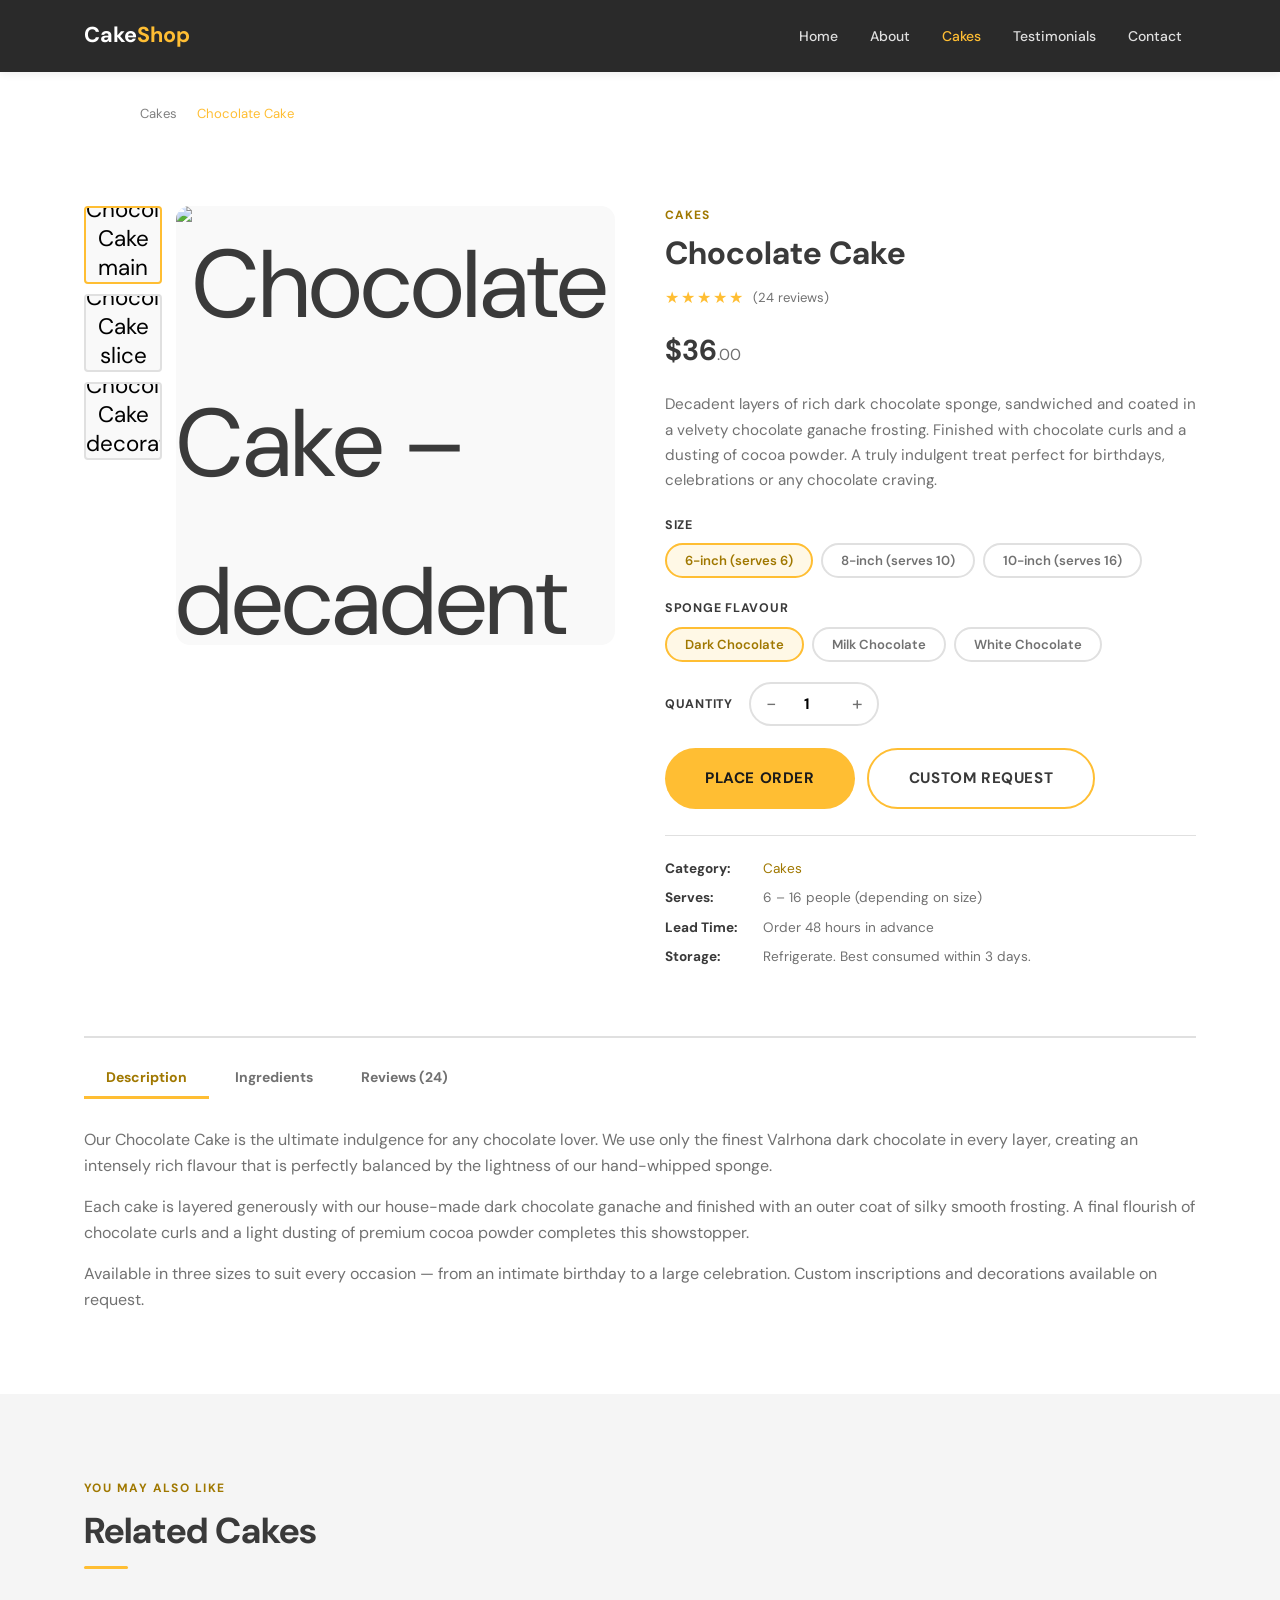
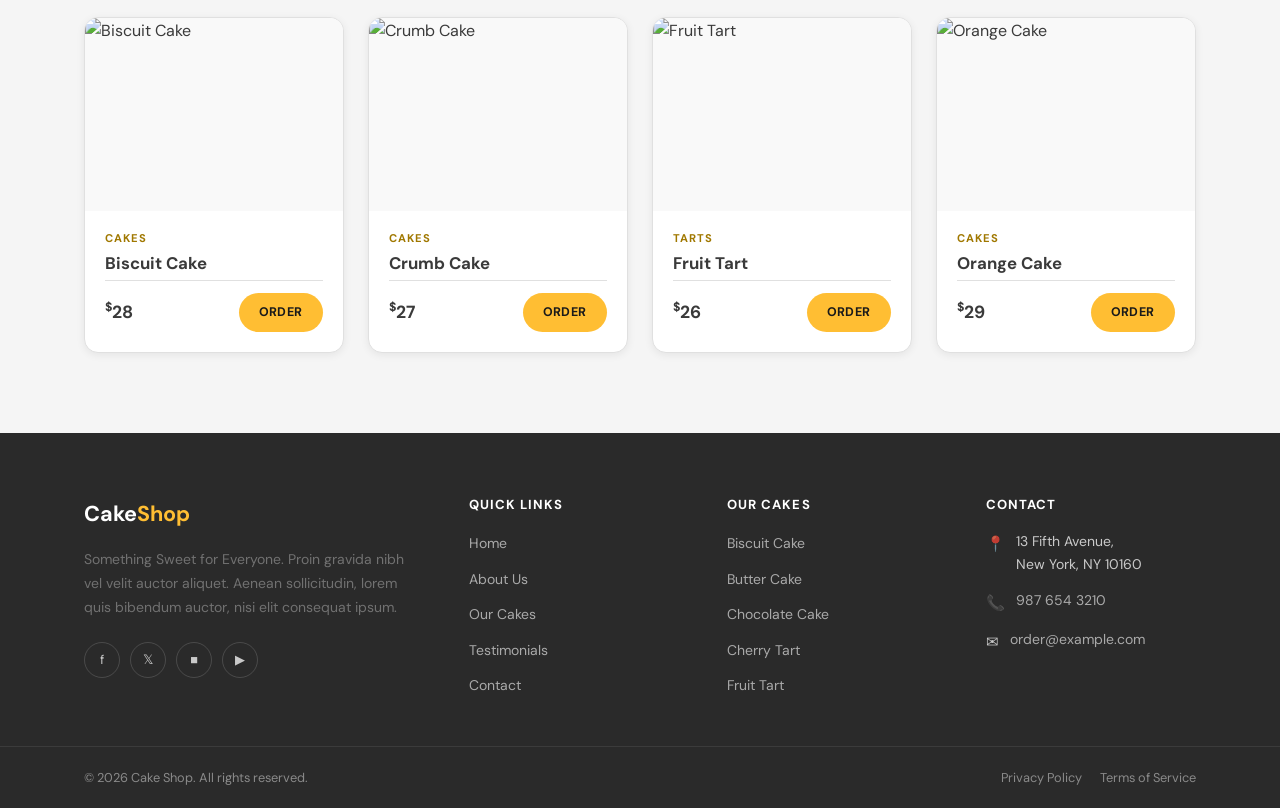
==== commit 08bd7fee: "Update color scheme to gray and #ffbe33 (golden amber) - Replaced red accent (#d53c3c) with #ffbe33 " ====
--- a/cake-single.html
+++ b/cake-single.html
@@ -168,7 +168,7 @@
             <div class="product-meta">
               <div class="meta-row">
                 <span class="meta-key">Category:</span>
-                <span class="meta-val"><a href="cakes.html" style="color:var(--clr-accent);">Cakes</a></span>
+                <span class="meta-val"><a href="cakes.html" style="color:var(--clr-accent-text);">Cakes</a></span>
               </div>
               <div class="meta-row">
                 <span class="meta-key">Serves:</span>
--- a/css/style.css
+++ b/css/style.css
@@ -6,17 +6,18 @@
 
 /* ── 1. Variables & Reset ───────────────────── */
 :root {
-  --clr-accent:       #d53c3c;
-  --clr-accent-dark:  #b82e2e;
-  --clr-accent-light: #fdf0f0;
-  --clr-dark:         #2c2c2c;
-  --clr-dark-alt:     #1e1e1e;
+  --clr-accent:       #ffbe33;
+  --clr-accent-dark:  #e5a820;
+  --clr-accent-light: #fff8e6;
+  --clr-accent-text:  #a07800;   /* darker amber – WCAG-safe on white */
+  --clr-dark:         #4a4a4a;
+  --clr-dark-alt:     #2a2a2a;
   --clr-text:         #3a3a3a;
-  --clr-text-muted:   #616161;
-  --clr-border:       #e5e5e5;
+  --clr-text-muted:   #717171;
+  --clr-border:       #e0e0e0;
   --clr-bg:           #ffffff;
-  --clr-bg-light:     #f8f8f8;
-  --clr-bg-cream:     #fdf5f0;
+  --clr-bg-light:     #f5f5f5;
+  --clr-bg-cream:     #f9f9f9;
 
   --font-base: 'DM Sans', sans-serif;
 
@@ -82,7 +83,7 @@
   font-weight: 700;
   letter-spacing: .12em;
   text-transform: uppercase;
-  color: var(--clr-accent);
+  color: var(--clr-accent-text);
   margin-bottom: 10px;
 }
 .section-header h2 { margin-bottom: 14px; }
@@ -108,17 +109,17 @@
   text-transform: uppercase;
   transition: var(--transition);
 }
-.btn-primary { background: var(--clr-accent); color: #fff; }
-.btn-primary:hover { background: var(--clr-accent-dark); transform: translateY(-2px); box-shadow: 0 6px 18px rgba(213,60,60,.35); }
+.btn-primary { background: var(--clr-accent); color: #1a1a1a; }
+.btn-primary:hover { background: var(--clr-accent-dark); transform: translateY(-2px); box-shadow: 0 6px 18px rgba(255,190,51,.45); }
 
 .btn-dark { background: var(--clr-dark); color: #fff; }
 .btn-dark:hover { background: #111; transform: translateY(-2px); }
 
-.btn-outline { background: transparent; border: 2px solid var(--clr-accent); color: var(--clr-accent); }
-.btn-outline:hover { background: var(--clr-accent); color: #fff; }
+.btn-outline { background: transparent; border: 2px solid var(--clr-accent); color: var(--clr-text); }
+.btn-outline:hover { background: var(--clr-accent); color: #1a1a1a; }
 
 .btn-outline-white { background: transparent; border: 2px solid #fff; color: #fff; }
-.btn-outline-white:hover { background: #fff; color: var(--clr-accent); }
+.btn-outline-white:hover { background: #fff; color: #1a1a1a; }
 
 .btn-lg { padding: 16px 40px; font-size: .95rem; }
 .btn-sm { padding: 9px 20px; font-size: .78rem; }
@@ -208,7 +209,7 @@
 .hero-bg-gradient {
   position: absolute;
   inset: 0;
-  background: linear-gradient(135deg, #1e1010 0%, #3a1a1a 55%, #5c2a2a 100%);
+  background: linear-gradient(135deg, #1a1a1a 0%, #2a2a2a 55%, #404040 100%);
 }
 .hero-overlay {
   position: absolute;
@@ -239,7 +240,7 @@
 /* Page Hero (inner pages) */
 .page-hero {
   padding: 140px 0 80px;
-  background: linear-gradient(135deg, var(--clr-dark-alt) 0%, #3a1a1a 60%, var(--clr-dark) 100%);
+  background: linear-gradient(135deg, #1a1a1a 0%, #2e2e2e 60%, #424242 100%);
   text-align: center;
   position: relative;
 }
@@ -308,7 +309,7 @@
 .cake-card-cat {
   font-size: .7rem;
   font-weight: 700;
-  color: var(--clr-accent);
+  color: var(--clr-accent-text);
   text-transform: uppercase;
   letter-spacing: .08em;
   margin-bottom: 5px;
@@ -375,12 +376,12 @@
 
 /* CTA Banner */
 .cta-banner {
-  background: var(--clr-dark-alt);
+  background: #2a2a2a;
   padding: 80px 0;
   text-align: center;
 }
-.cta-banner h2 { color: #fff; margin-bottom: 14px; }
-.cta-banner p  { color: rgba(255,255,255,.7); font-size: 1rem; margin-bottom: 30px; max-width: 480px; margin-left: auto; margin-right: auto; }
+.cta-banner h2 { color: #ffbe33; margin-bottom: 14px; }
+.cta-banner p  { color: rgba(255,255,255,.75); font-size: 1rem; margin-bottom: 30px; max-width: 480px; margin-left: auto; margin-right: auto; }
 
 /* ── 9. Testimonials ────────────────────────── */
 .testimonials-section { background: var(--clr-bg-cream); }
@@ -403,7 +404,7 @@
   top: 14px; right: 18px;
   font-family: Georgia, serif;
 }
-.t-stars { color: #f5b50a; letter-spacing: 2px; font-size: .9rem; margin-bottom: 12px; }
+.t-stars { color: #ffbe33; letter-spacing: 2px; font-size: .9rem; margin-bottom: 12px; }
 .t-text  { font-size: .9rem; font-style: italic; color: var(--clr-text-muted); line-height: 1.7; margin-bottom: 18px; }
 .t-author { display: flex; align-items: center; gap: 12px; }
 .t-avatar {
@@ -419,7 +420,7 @@
 }
 .t-avatar img { width: 100%; height: 100%; object-fit: cover; }
 .t-name { font-weight: 700; font-size: .9rem; color: var(--clr-text); }
-.t-occasion { font-size: .75rem; color: var(--clr-accent); }
+.t-occasion { font-size: .75rem; color: var(--clr-accent-text); }
 
 /* ── 10. About Page ─────────────────────────── */
 .about-section { background: var(--clr-bg); }
@@ -472,8 +473,8 @@
   gap: 30px;
   text-align: center;
 }
-.stat-num   { display: block; font-size: 2.4rem; font-weight: 700; color: #fff; }
-.stat-label { font-size: .78rem; color: rgba(255,255,255,.8); text-transform: uppercase; letter-spacing: .08em; }
+.stat-num   { display: block; font-size: 2.4rem; font-weight: 700; color: #1a1a1a; }
+.stat-label { font-size: .78rem; color: rgba(0,0,0,.6); text-transform: uppercase; letter-spacing: .08em; }
 
 /* ── 11. Cakes Listing ──────────────────────── */
 .cakes-section { background: var(--clr-bg); }
@@ -495,7 +496,7 @@
   transition: var(--transition);
 }
 .filter-btn:hover,
-.filter-btn.active { background: var(--clr-accent); color: #fff; border-color: var(--clr-accent); }
+.filter-btn.active { background: var(--clr-accent); color: #1a1a1a; border-color: var(--clr-accent); }
 
 /* ── 12. Product Detail ─────────────────────── */
 .product-detail { background: var(--clr-bg); }
@@ -525,15 +526,15 @@
 .main-img img { width: 100%; height: 100%; object-fit: cover; }
 
 .product-info {}
-.product-cat  { font-size: .75rem; font-weight: 700; color: var(--clr-accent); text-transform: uppercase; letter-spacing: .08em; margin-bottom: 8px; }
+.product-cat  { font-size: .75rem; font-weight: 700; color: var(--clr-accent-text); text-transform: uppercase; letter-spacing: .08em; margin-bottom: 8px; }
 .product-title { font-size: 2rem; margin-bottom: 12px; }
 .product-rating {
   display: flex; align-items: center; gap: 8px;
   margin-bottom: 16px;
 }
-.product-rating .stars { color: #f5b50a; letter-spacing: 2px; }
+.product-rating .stars { color: #ffbe33; letter-spacing: 2px; }
 .product-rating .count { font-size: .82rem; color: var(--clr-text-muted); }
-.product-price { font-size: 1.8rem; font-weight: 700; color: var(--clr-accent); margin-bottom: 18px; }
+.product-price { font-size: 1.8rem; font-weight: 700; color: var(--clr-text); margin-bottom: 18px; }
 .product-desc  { font-size: .95rem; margin-bottom: 22px; }
 
 .option-label { font-size: .78rem; font-weight: 700; text-transform: uppercase; letter-spacing: .06em; color: var(--clr-text); margin-bottom: 8px; display: block; }
@@ -547,7 +548,7 @@
   background: var(--clr-bg); color: var(--clr-text-muted);
 }
 .option-btn:hover,
-.option-btn.selected { border-color: var(--clr-accent); background: var(--clr-accent-light); color: var(--clr-accent); }
+.option-btn.selected { border-color: var(--clr-accent); background: var(--clr-accent-light); color: var(--clr-accent-text); }
 
 .qty-row { display: flex; align-items: center; gap: 16px; margin-bottom: 22px; }
 .qty-wrap {
@@ -563,7 +564,7 @@
   font-size: 1.2rem; color: var(--clr-text-muted);
   cursor: pointer; transition: var(--transition);
 }
-.qty-btn:hover { background: var(--clr-accent-light); color: var(--clr-accent); }
+.qty-btn:hover { background: var(--clr-accent-light); color: var(--clr-accent-text); }
 .qty-input {
   width: 46px; text-align: center;
   border: none; outline: none;
@@ -587,8 +588,8 @@
   border-bottom: 3px solid transparent;
   cursor: pointer; transition: var(--transition);
 }
-.tab-btn:hover { color: var(--clr-accent); }
-.tab-btn.active { color: var(--clr-accent); border-bottom-color: var(--clr-accent); }
+.tab-btn:hover { color: var(--clr-accent-text); }
+.tab-btn.active { color: var(--clr-accent-text); border-bottom-color: var(--clr-accent); }
 .tab-pane { display: none; }
 .tab-pane.active { display: block; }
 
@@ -628,7 +629,7 @@
   color: var(--clr-text);
   margin-bottom: 7px;
 }
-.form-label span { color: var(--clr-accent); }
+.form-label span { color: var(--clr-accent-text); }
 .form-control {
   width: 100%;
   padding: 12px 16px;
